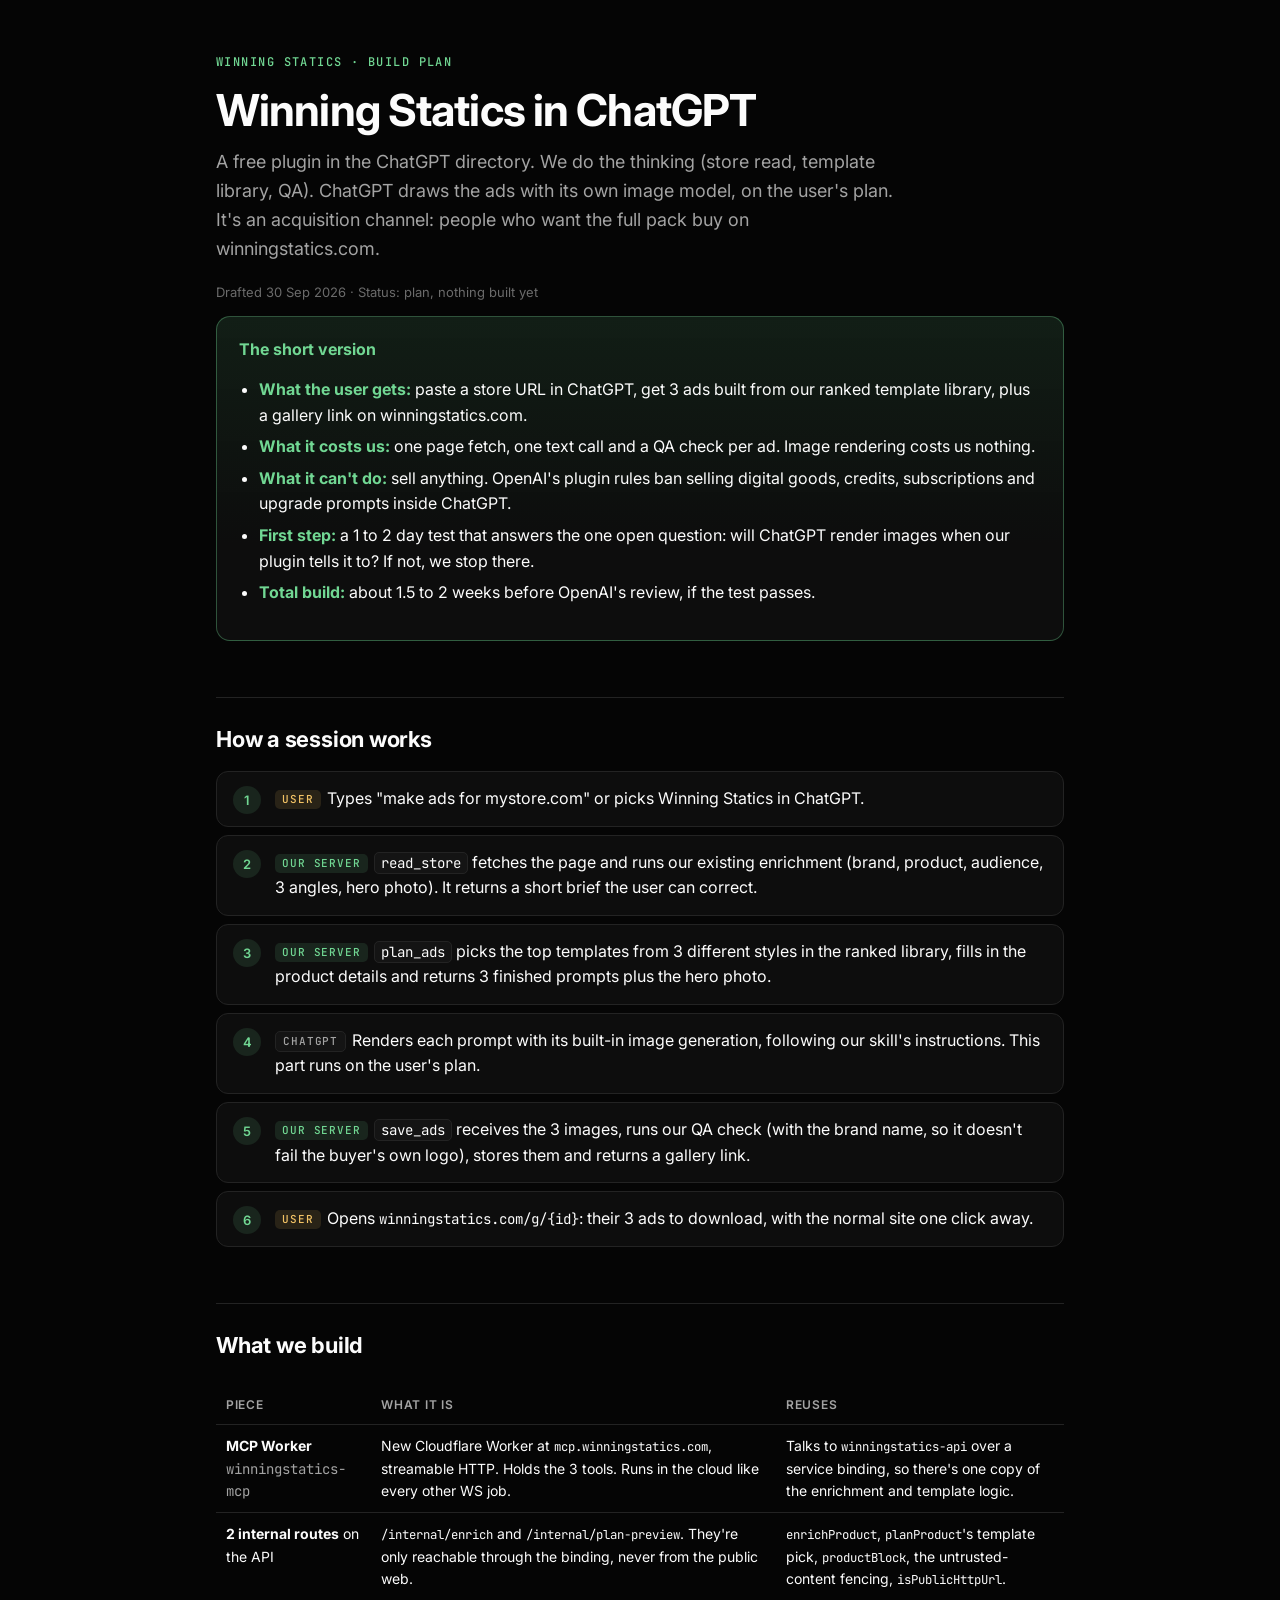
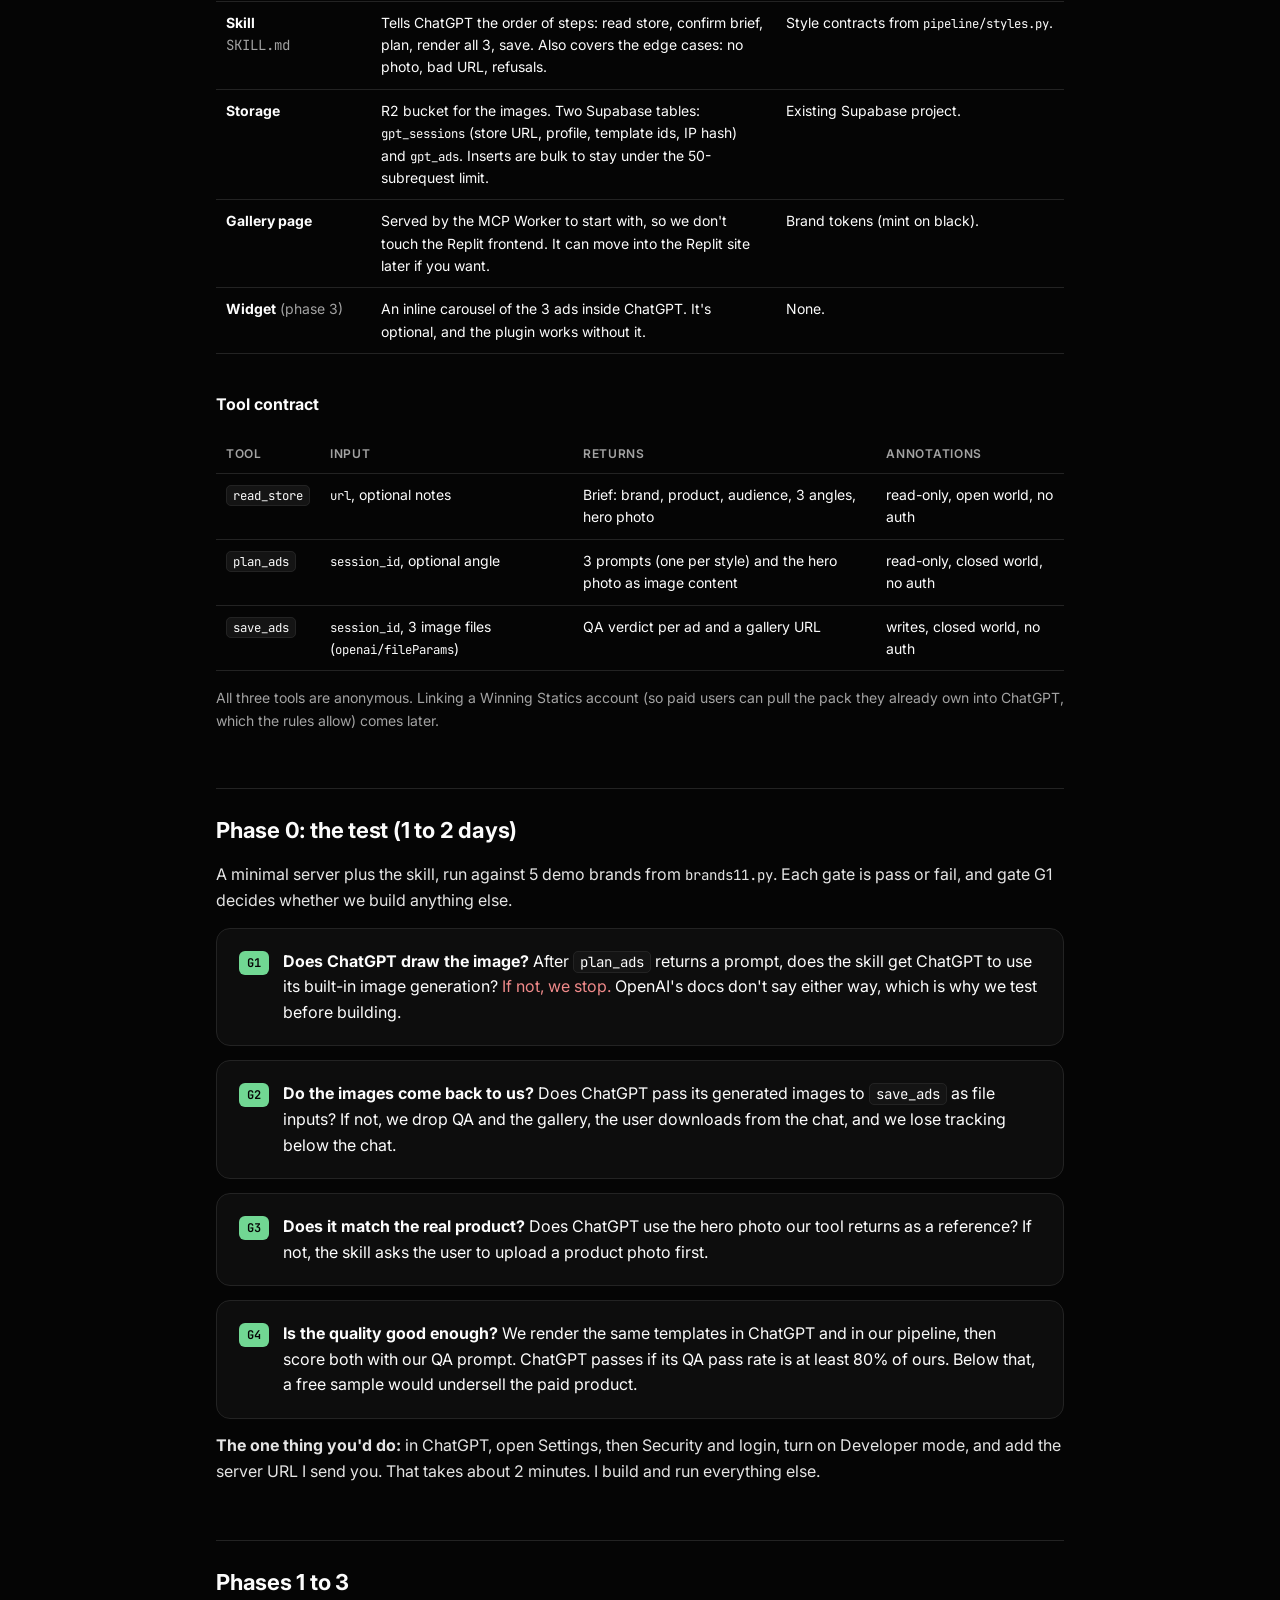
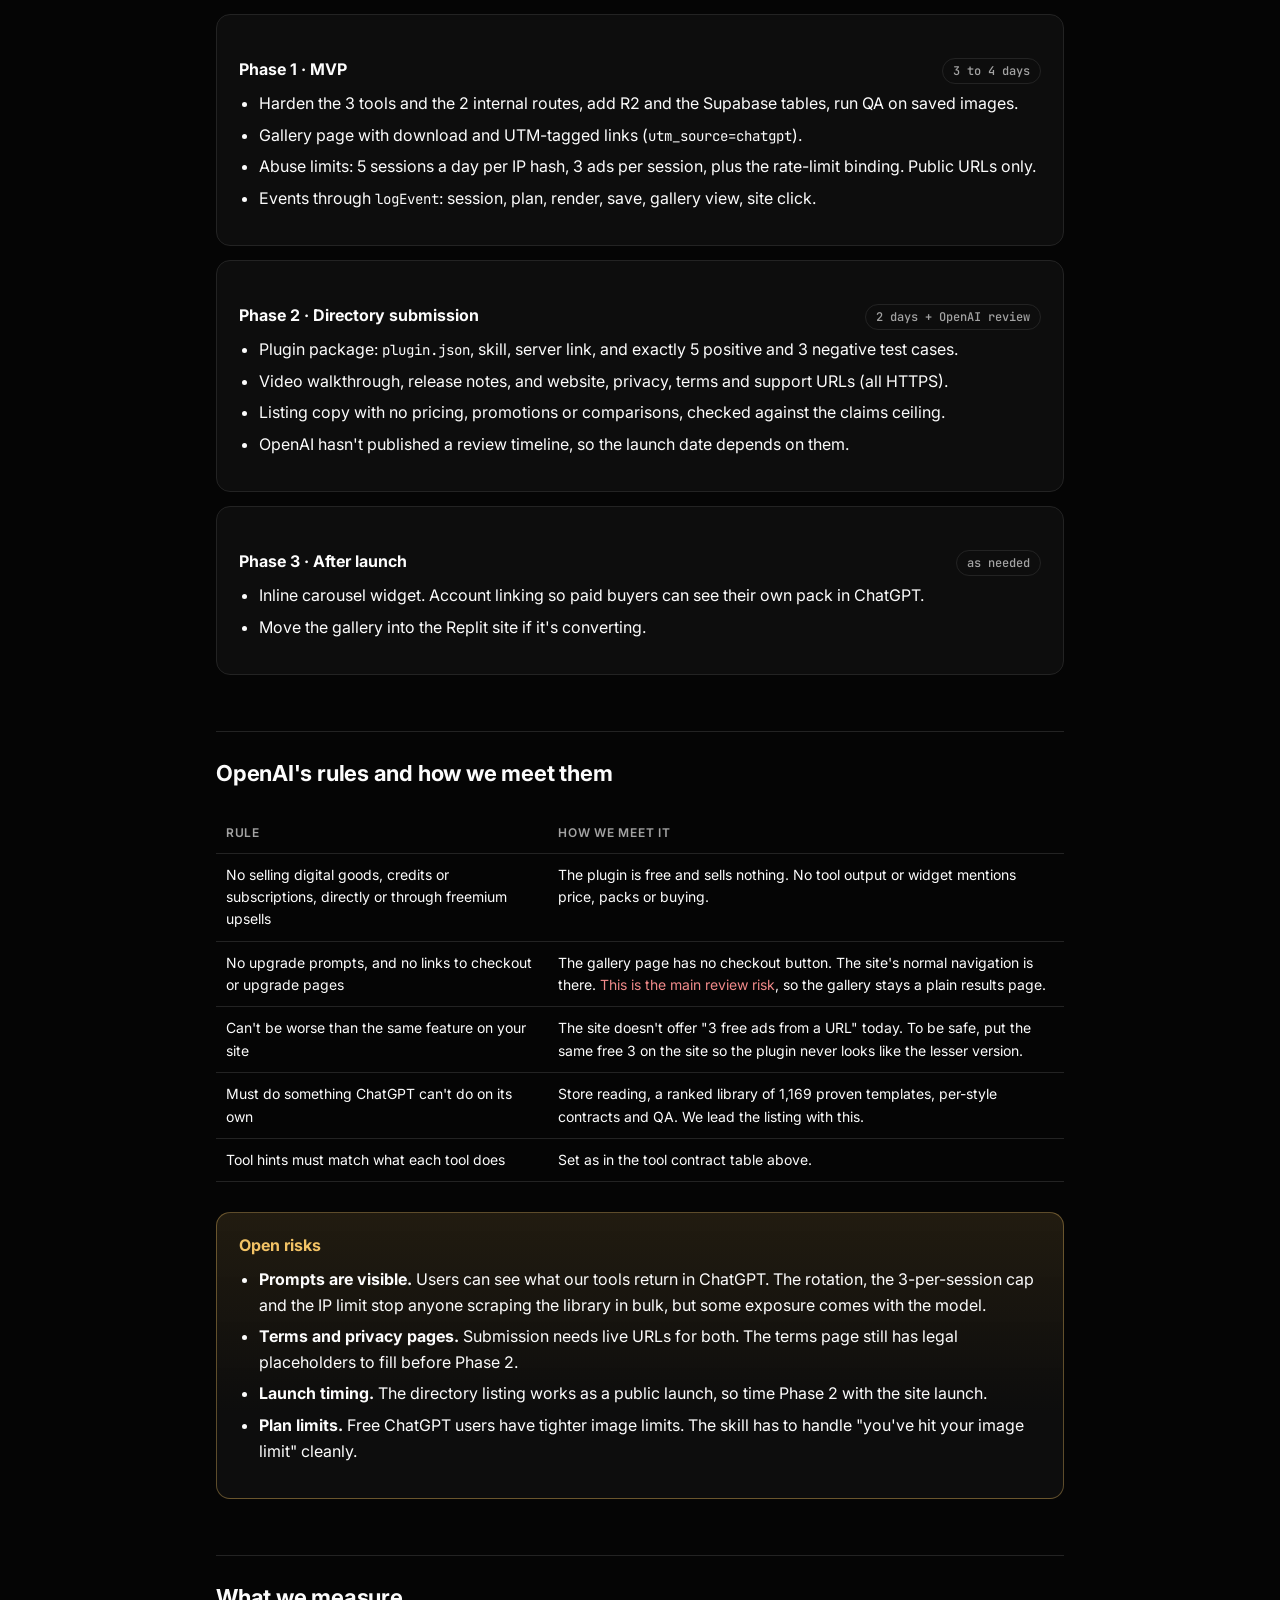
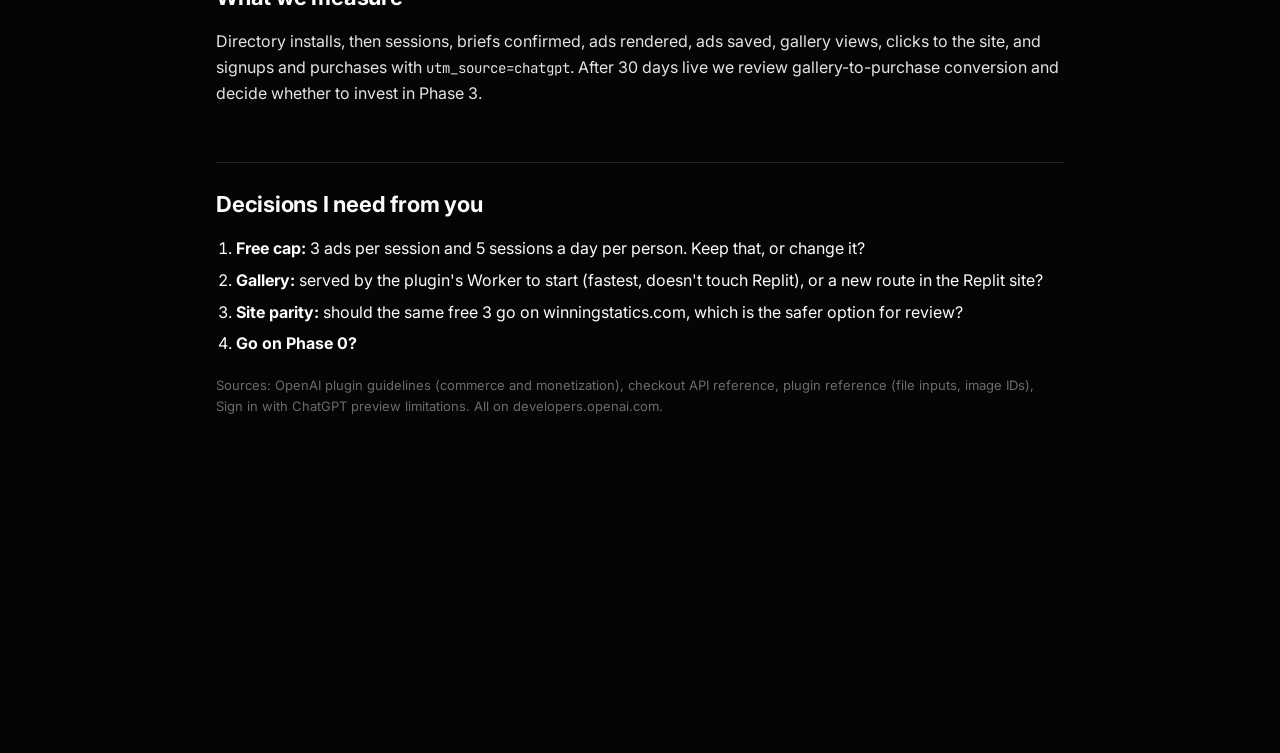
==== index.html @ a8f80539 "ChatGPT plugin build plan Co-Authored-By: Claude Opus 5.5 <noreply@anthropic.com>" ====
<!doctype html><html lang="en"><head><meta charset="utf-8"><meta name="viewport" content="width=device-width, initial-scale=1"><title>Winning Statics Plans</title><meta http-equiv="refresh" content="0; url=chatgpt-plugin/"></head><body style="background:#050505;color:#FCFCFC;font-family:system-ui"><p><a style="color:#71D793" href="chatgpt-plugin/">Winning Statics in ChatGPT</a></p></body></html>
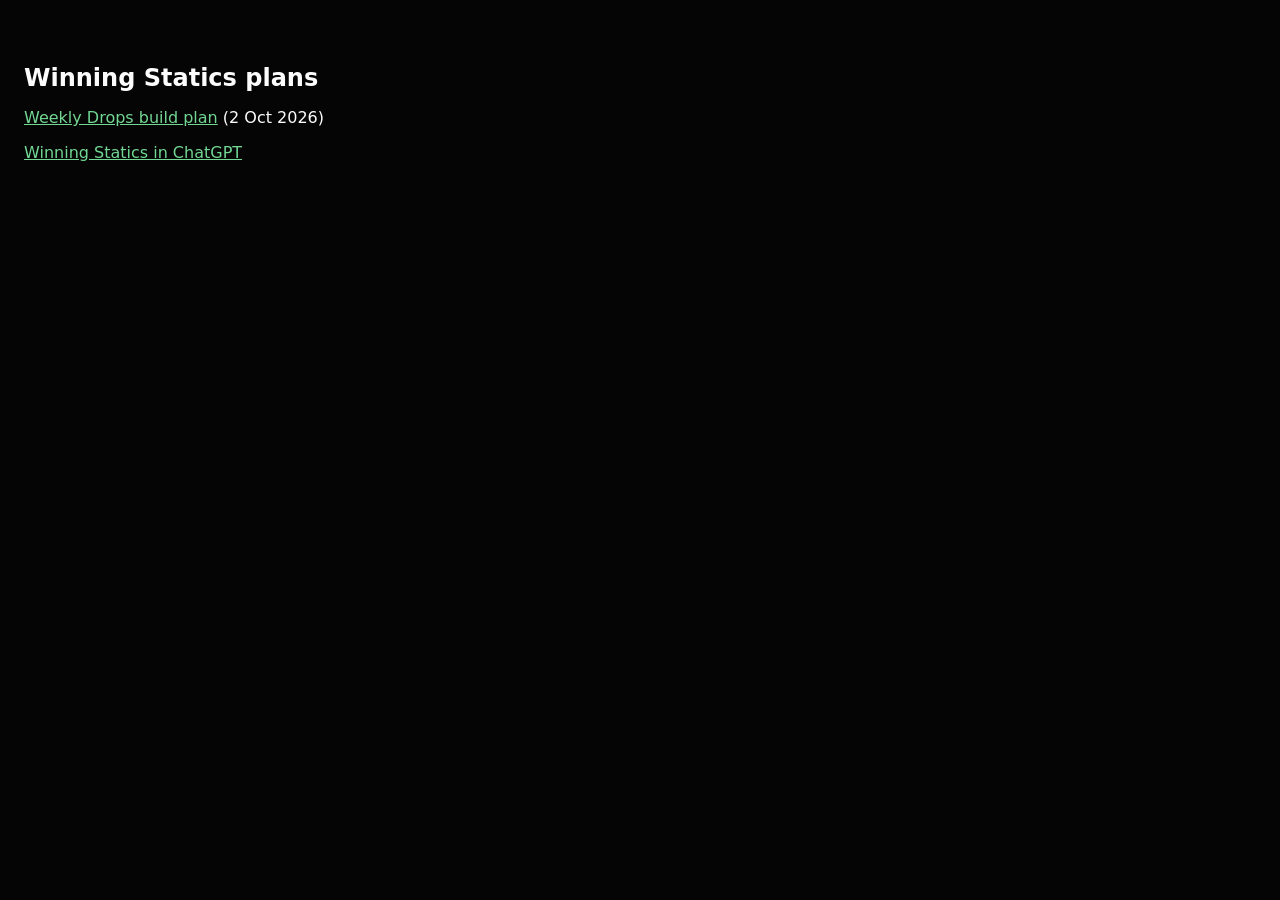
==== commit b0971f03: "Add Weekly Drops build plan Co-Authored-By: Claude Opus 5.5 <noreply@anthropic.com>" ====
--- a/index.html
+++ b/index.html
@@ -1 +1 @@
-<!doctype html><html lang="en"><head><meta charset="utf-8"><meta name="viewport" content="width=device-width, initial-scale=1"><title>Winning Statics Plans</title><meta http-equiv="refresh" content="0; url=chatgpt-plugin/"></head><body style="background:#050505;color:#FCFCFC;font-family:system-ui"><p><a style="color:#71D793" href="chatgpt-plugin/">Winning Statics in ChatGPT</a></p></body></html>
+<!doctype html><html lang="en"><head><meta charset="utf-8"><meta name="viewport" content="width=device-width, initial-scale=1"><title>Winning Statics Plans</title></head><body style="background:#050505;color:#FCFCFC;font-family:system-ui;padding:40px 16px"><h1 style="font-size:24px">Winning Statics plans</h1><p><a style="color:#71D793" href="weekly-drops/">Weekly Drops build plan</a> (2 Oct 2026)</p><p><a style="color:#71D793" href="chatgpt-plugin/">Winning Statics in ChatGPT</a></p></body></html>
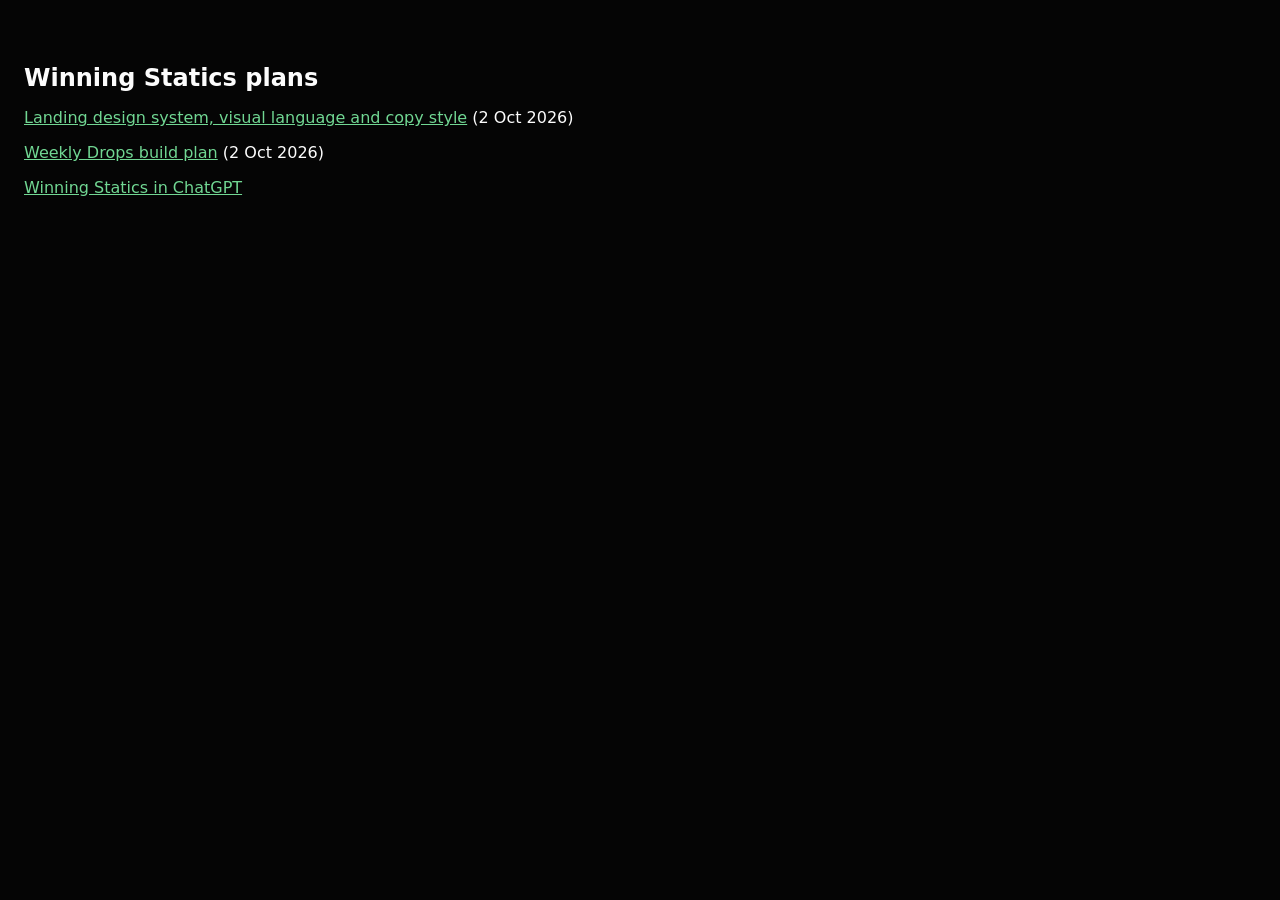
==== commit 14e517ef: "Add landing design system, visual language and copy style Co-Authored-By: Claude Opus 5.5 <noreply@a" ====
--- a/index.html
+++ b/index.html
@@ -1 +1 @@
-<!doctype html><html lang="en"><head><meta charset="utf-8"><meta name="viewport" content="width=device-width, initial-scale=1"><title>Winning Statics Plans</title></head><body style="background:#050505;color:#FCFCFC;font-family:system-ui;padding:40px 16px"><h1 style="font-size:24px">Winning Statics plans</h1><p><a style="color:#71D793" href="weekly-drops/">Weekly Drops build plan</a> (2 Oct 2026)</p><p><a style="color:#71D793" href="chatgpt-plugin/">Winning Statics in ChatGPT</a></p></body></html>
+<!doctype html><html lang="en"><head><meta charset="utf-8"><meta name="viewport" content="width=device-width, initial-scale=1"><title>Winning Statics Plans</title></head><body style="background:#050505;color:#FCFCFC;font-family:system-ui;padding:40px 16px"><h1 style="font-size:24px">Winning Statics plans</h1><p><a style="color:#71D793" href="landing-design-system/">Landing design system, visual language and copy style</a> (2 Oct 2026)</p><p><a style="color:#71D793" href="weekly-drops/">Weekly Drops build plan</a> (2 Oct 2026)</p><p><a style="color:#71D793" href="chatgpt-plugin/">Winning Statics in ChatGPT</a></p></body></html>
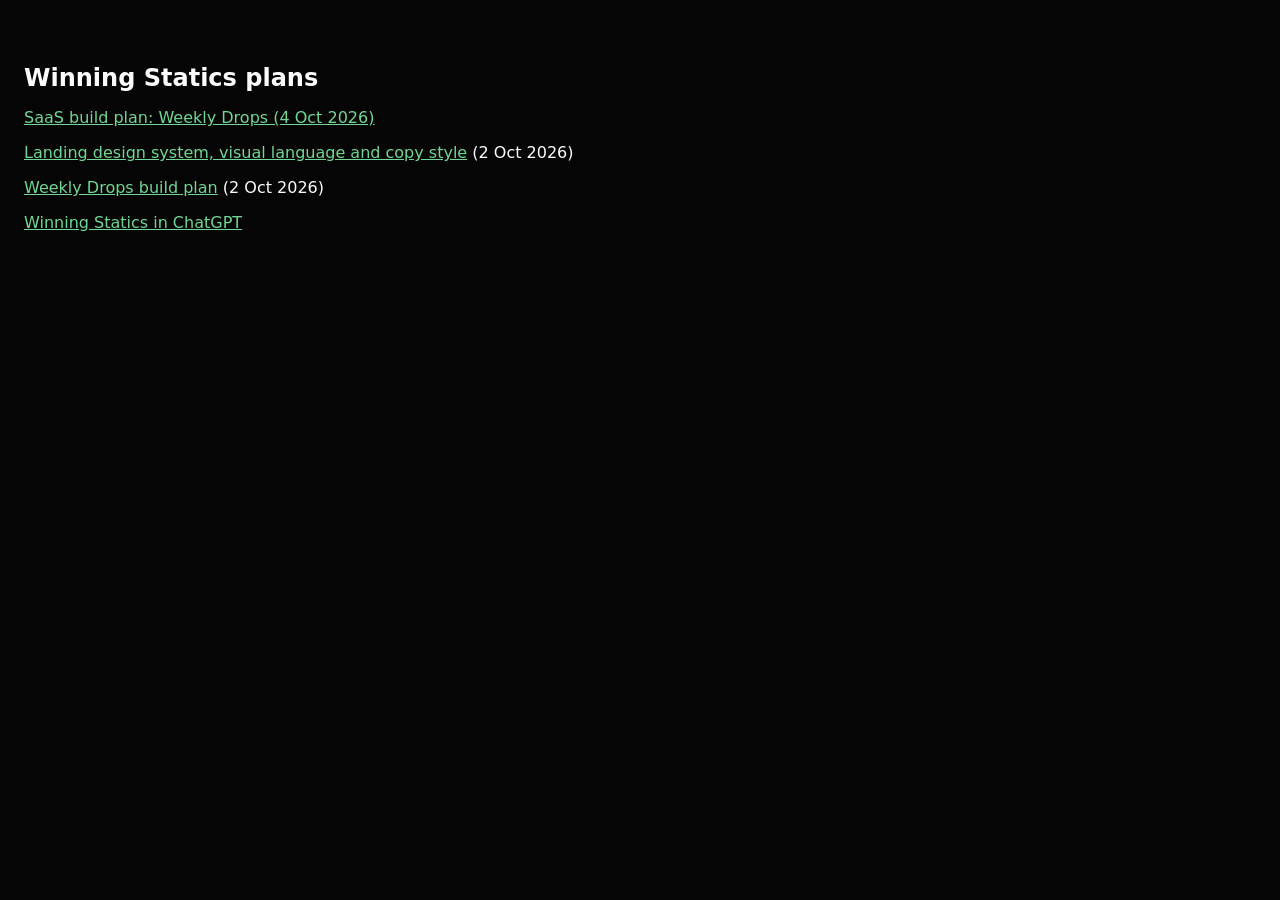
==== commit d2cce7d7: "Add Weekly Drops SaaS build plan Co-Authored-By: Claude Opus 5.5 <noreply@anthropic.com>" ====
--- a/index.html
+++ b/index.html
@@ -1 +1 @@
-<!doctype html><html lang="en"><head><meta charset="utf-8"><meta name="viewport" content="width=device-width, initial-scale=1"><title>Winning Statics Plans</title></head><body style="background:#050505;color:#FCFCFC;font-family:system-ui;padding:40px 16px"><h1 style="font-size:24px">Winning Statics plans</h1><p><a style="color:#71D793" href="landing-design-system/">Landing design system, visual language and copy style</a> (2 Oct 2026)</p><p><a style="color:#71D793" href="weekly-drops/">Weekly Drops build plan</a> (2 Oct 2026)</p><p><a style="color:#71D793" href="chatgpt-plugin/">Winning Statics in ChatGPT</a></p></body></html>
+<!doctype html><html lang="en"><head><meta charset="utf-8"><meta name="viewport" content="width=device-width, initial-scale=1"><title>Winning Statics Plans</title></head><body style="background:#050505;color:#FCFCFC;font-family:system-ui;padding:40px 16px"><h1 style="font-size:24px">Winning Statics plans</h1><p><a style="color:#71D793" href="saas-build-plan/">SaaS build plan: Weekly Drops (4 Oct 2026)</a></p><p><a style="color:#71D793" href="landing-design-system/">Landing design system, visual language and copy style</a> (2 Oct 2026)</p><p><a style="color:#71D793" href="weekly-drops/">Weekly Drops build plan</a> (2 Oct 2026)</p><p><a style="color:#71D793" href="chatgpt-plugin/">Winning Statics in ChatGPT</a></p></body></html>
